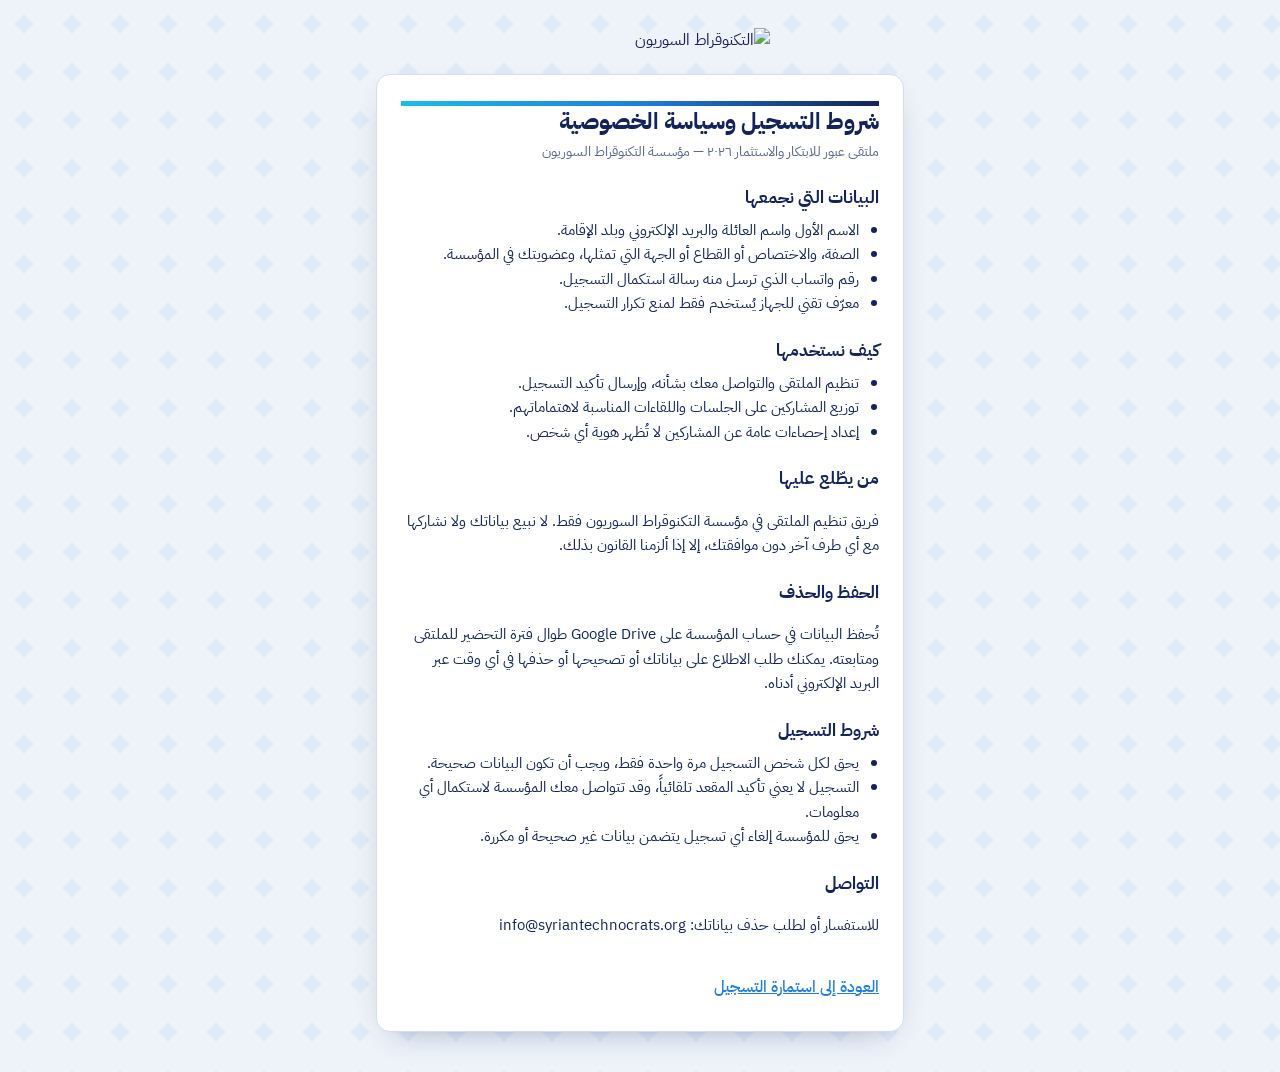
==== privacy.html @ 8fbd859a "Oboor 2026 registration page" ====
<!doctype html>
<html lang="ar" dir="rtl">
<head>
  <meta charset="utf-8">
  <meta name="viewport" content="width=device-width, initial-scale=1, viewport-fit=cover">
  <title>شروط التسجيل وسياسة الخصوصية | ملتقى عبور ٢٠٢٦</title>
  <meta name="robots" content="noindex">
  <link rel="icon" href="assets/mark.png">
  <link rel="stylesheet" href="https://fonts.googleapis.com/css2?family=IBM+Plex+Sans+Arabic:wght@400;500;700&display=swap">
  <link rel="stylesheet" href="style.css">
  <style>
    .doc { padding: 26px 24px 30px; }
    .doc h1 { margin-bottom: 4px; }
    .doc h2 { font-size: 1.05rem; margin: 22px 0 6px; color: var(--primary); }
    .doc p, .doc li { color: var(--text); font-size: 0.96rem; max-width: 65ch; }
    .doc ul { padding-inline-start: 20px; margin: 6px 0; }
    .doc .meta { color: var(--muted); font-size: 0.85rem; margin: 0; }
    .back { display: inline-block; margin-top: 22px; color: var(--accent); font-weight: 500; }
  </style>
</head>
<body>
  <main class="page">
    <header class="brand"><img class="brand-logo" src="assets/logo.png" alt="التكنوقراط السوريون"></header>
    <article class="card doc">
      <h1>شروط التسجيل وسياسة الخصوصية</h1>
      <p class="meta">ملتقى عبور للابتكار والاستثمار ٢٠٢٦ — مؤسسة التكنوقراط السوريون</p>

      <h2>البيانات التي نجمعها</h2>
      <ul>
        <li>الاسم الأول واسم العائلة والبريد الإلكتروني وبلد الإقامة.</li>
        <li>الصفة، والاختصاص أو القطاع أو الجهة التي تمثلها، وعضويتك في المؤسسة.</li>
        <li>رقم واتساب الذي ترسل منه رسالة استكمال التسجيل.</li>
        <li>معرّف تقني للجهاز يُستخدم فقط لمنع تكرار التسجيل.</li>
      </ul>

      <h2>كيف نستخدمها</h2>
      <ul>
        <li>تنظيم الملتقى والتواصل معك بشأنه، وإرسال تأكيد التسجيل.</li>
        <li>توزيع المشاركين على الجلسات واللقاءات المناسبة لاهتماماتهم.</li>
        <li>إعداد إحصاءات عامة عن المشاركين لا تُظهر هوية أي شخص.</li>
      </ul>

      <h2>من يطّلع عليها</h2>
      <p>فريق تنظيم الملتقى في مؤسسة التكنوقراط السوريون فقط. لا نبيع بياناتك ولا نشاركها مع أي طرف آخر دون موافقتك، إلا إذا ألزمنا القانون بذلك.</p>

      <h2>الحفظ والحذف</h2>
      <p>تُحفظ البيانات في حساب المؤسسة على Google Drive طوال فترة التحضير للملتقى ومتابعته. يمكنك طلب الاطلاع على بياناتك أو تصحيحها أو حذفها في أي وقت عبر البريد الإلكتروني أدناه.</p>

      <h2>شروط التسجيل</h2>
      <ul>
        <li>يحق لكل شخص التسجيل مرة واحدة فقط، ويجب أن تكون البيانات صحيحة.</li>
        <li>التسجيل لا يعني تأكيد المقعد تلقائياً، وقد تتواصل معك المؤسسة لاستكمال أي معلومات.</li>
        <li>يحق للمؤسسة إلغاء أي تسجيل يتضمن بيانات غير صحيحة أو مكررة.</li>
      </ul>

      <h2>التواصل</h2>
      <p>للاستفسار أو لطلب حذف بياناتك: <span dir="ltr">info@syriantechnocrats.org</span></p>

      <a class="back" href="./">العودة إلى استمارة التسجيل</a>
    </article>
  </main>
</body>
</html>
---- style.css ----
/* القيم الافتراضية — تُستبدل من config.json عند التحميل */
:root {
  --primary: #13235B;
  --accent: #1D7FDB;
  --accent-light: #19BDEB;
  --bg: #EEF3FA;
  --surface: #FFFFFF;
  --text: #13235B;
  --muted: #5A6788;
  --border: #D5DEEC;
  --error: #C62D3A;
  --success: #13866A;
  --wa: #1FA855;
  --radius: 14px;
  --font: "IBM Plex Sans Arabic", "Segoe UI", Tahoma, "Noto Sans Arabic", sans-serif;
  color-scheme: light;
}

* { box-sizing: border-box; }
[hidden] { display: none !important; }
html, body { margin: 0; }
body {
  min-height: 100vh;
  font-family: var(--font);
  font-size: 16px;
  line-height: 1.6;
  color: var(--text);
  background-color: var(--bg);
  /* نقش المعيّنات المستوحى من الشعار */
  background-image: url("data:image/svg+xml,%3Csvg xmlns='http://www.w3.org/2000/svg' width='48' height='48'%3E%3Cpath d='M24 14l10 10-10 10-10-10z' fill='%231D7FDB' fill-opacity='.07'/%3E%3C/svg%3E");
  background-size: 48px 48px;
  padding-top: env(safe-area-inset-top, 0px);
  padding-bottom: env(safe-area-inset-bottom, 0px);
}

.demo-banner {
  background: #FFF4D6;
  color: #6B4E00;
  font-size: 13px;
  text-align: center;
  padding: 8px max(16px, env(safe-area-inset-right, 0px)) 8px max(16px, env(safe-area-inset-left, 0px));
}

.page {
  max-width: 560px;
  margin: 0 auto;
  padding-block: 28px 40px;
  padding-left: max(16px, env(safe-area-inset-left, 0px));
  padding-right: max(16px, env(safe-area-inset-right, 0px));
  display: flex;
  flex-direction: column;
  gap: 20px;
}

.brand { display: flex; justify-content: center; }
.brand-logo { width: min(260px, 70%); height: auto; }

.card {
  background: var(--surface);
  border: 1px solid var(--border);
  border-radius: var(--radius);
  box-shadow: 0 12px 32px -18px color-mix(in srgb, var(--primary) 45%, transparent);
  overflow: hidden;
  position: relative;
}
.card::before {
  content: "";
  display: block;
  height: 5px;
  background: linear-gradient(90deg, var(--accent-light), var(--accent), var(--primary));
}

.state { padding: 24px 22px 26px; display: flex; flex-direction: column; gap: 14px; }
.state-center { align-items: center; text-align: center; }

.cover { width: calc(100% + 44px); margin: -24px -22px 4px; max-width: none; aspect-ratio: 16 / 7; object-fit: cover; }

h1 { margin: 0; font-size: 1.45rem; line-height: 1.35; font-weight: 700; text-wrap: balance; color: var(--primary); }
.lead { margin: 0; color: var(--muted); font-size: 0.97rem; max-width: 46ch; }

.fields { display: grid; grid-template-columns: 1fr 1fr; gap: 18px 12px; margin-top: 6px; }
.fields > * { grid-column: 1 / -1; min-width: 0; }
.fields > .field.half { grid-column: auto; }
@media (max-width: 360px) { .fields > .field.half { grid-column: 1 / -1; } }
.cond-slot { display: contents; }
.cond-slot > .field { grid-column: 1 / -1; }
.field { display: flex; flex-direction: column; gap: 7px; min-width: 0; }
.flabel { font-weight: 500; font-size: 0.95rem; }
.field.attached { margin-top: -8px; }

.eyebrow {
  margin: 0;
  font-size: 0.8rem;
  font-weight: 500;
  letter-spacing: .02em;
  color: var(--accent);
}

.check {
  display: flex; align-items: flex-start; gap: 10px;
  cursor: pointer; font-size: 0.95rem;
  padding: 11px 12px;
  border: 1.5px dashed var(--border);
  border-radius: calc(var(--radius) - 4px);
}
.check input { width: 19px; height: 19px; min-height: 0; margin: 2px 0 0; flex: none; accent-color: var(--accent); }
.check:has(input:checked) { border-style: solid; border-color: var(--accent); background: color-mix(in srgb, var(--accent) 6%, var(--surface)); }
.check.consent { border-style: solid; }
.field.invalid .check { border-color: var(--error); border-style: solid; }
.consent-link { font-size: 0.86rem; color: var(--accent); margin-inline-start: 31px; }
.other-input { margin-top: 2px; }
.field .req { color: var(--error); margin-inline-start: 2px; }
.field .help { font-size: 0.82rem; color: var(--muted); }
.field .err { font-size: 0.84rem; color: var(--error); }

.field input:not([type=radio]):not([type=checkbox]), .field select, .field textarea {
  font: inherit;
  color: var(--text);
  background: var(--surface);
  border: 1.5px solid var(--border);
  border-radius: calc(var(--radius) - 4px);
  padding: 11px 13px;
  width: 100%;
  min-height: 48px;
  transition: border-color .15s, box-shadow .15s;
}
.field textarea { min-height: 96px; resize: vertical; }
.field input[type="tel"], .field input[type="email"] { direction: ltr; text-align: right; }
.field input:not([type=radio]):not([type=checkbox]):focus, .field select:focus, .field textarea:focus {
  outline: none;
  border-color: var(--accent);
  box-shadow: 0 0 0 3px color-mix(in srgb, var(--accent) 22%, transparent);
}
.field.invalid input:not([type=radio]):not([type=checkbox]), .field.invalid select, .field.invalid textarea { border-color: var(--error); }
.field.invalid .choice { border-color: color-mix(in srgb, var(--error) 45%, var(--border)); }
.field input[readonly] {
  background: color-mix(in srgb, var(--border) 35%, var(--surface));
  color: var(--muted);
  cursor: not-allowed;
}

.choices { display: flex; flex-direction: column; gap: 8px; }
.choice {
  display: flex; align-items: center; gap: 10px;
  border: 1.5px solid var(--border);
  border-radius: calc(var(--radius) - 4px);
  padding: 10px 12px;
  cursor: pointer;
  font-size: 0.95rem;
  line-height: 1.45;
}
.choices { gap: 7px; }
.choice input { width: 18px; height: 18px; flex: none; accent-color: var(--accent); margin: 0; }
.choice span { min-width: 0; }
.choice:has(input:checked) { border-color: var(--accent); background: color-mix(in srgb, var(--accent) 7%, var(--surface)); }

.form-error {
  margin: 0;
  background: color-mix(in srgb, var(--error) 9%, var(--surface));
  color: var(--error);
  border-radius: calc(var(--radius) - 4px);
  padding: 10px 12px;
  font-size: 0.92rem;
}

.btn {
  font: inherit;
  font-weight: 700;
  font-size: 1.05rem;
  border: 0;
  border-radius: calc(var(--radius) - 2px);
  min-height: 52px;
  padding: 12px 20px;
  width: 100%;
  cursor: pointer;
  display: inline-flex; align-items: center; justify-content: center; gap: 10px;
  transition: transform .1s, filter .15s;
}
.btn:active { transform: scale(.985); }
.btn:focus-visible { outline: 3px solid color-mix(in srgb, var(--accent) 45%, transparent); outline-offset: 2px; }
.btn[disabled] { opacity: .65; cursor: progress; }
.btn-primary { background: var(--primary); color: #fff; margin-top: 4px; }
.btn-primary:hover { filter: brightness(1.15); }
.btn-wa { background: var(--wa); color: #fff; }
.btn-wa:hover { filter: brightness(1.07); }

.spinner {
  width: 34px; height: 34px; margin: 30px auto;
  border: 3px solid var(--border); border-top-color: var(--accent);
  border-radius: 50%;
  animation: spin .8s linear infinite;
}
.btn .spinner { width: 20px; height: 20px; margin: 0; border-width: 2.5px; border-color: rgba(255,255,255,.35); border-top-color: #fff; }
@keyframes spin { to { transform: rotate(360deg); } }

.badge {
  width: 58px; height: 58px; border-radius: 50%;
  display: grid; place-items: center;
  font-weight: 700; font-size: 1.5rem;
}
.badge-ok { background: color-mix(in srgb, var(--success) 14%, var(--surface)); color: var(--success); }
.badge-wait { background: color-mix(in srgb, var(--accent) 14%, var(--surface)); color: var(--accent); }
.badge-stop { background: color-mix(in srgb, var(--error) 12%, var(--surface)); color: var(--error); }

.reg-id { margin: 0; font-size: 0.85rem; color: var(--muted); font-variant-numeric: tabular-nums; }

.qr { padding: 14px; background: #fff; border: 1px solid var(--border); border-radius: var(--radius); line-height: 0; }
.qr img, .qr svg { width: 220px; height: 220px; max-width: 100%; }
.url-line { margin: 0; font-size: 0.85rem; color: var(--muted); word-break: break-all; }

.partners { text-align: center; }
.partners h2 { margin: 0 0 12px; font-size: 0.8rem; font-weight: 500; letter-spacing: .04em; color: var(--muted); }
.partners ul {
  list-style: none; margin: 0; padding: 0;
  display: flex; flex-wrap: wrap; justify-content: center; gap: 10px;
}
.partners li { background: var(--surface); border: 1px solid var(--border); border-radius: 10px; padding: 8px 14px; }
.partners a { display: block; line-height: 0; }
.partners img { height: 38px; width: auto; max-width: 140px; object-fit: contain; }

@media (prefers-reduced-motion: reduce) {
  * { animation-duration: 0.01ms !important; transition: none !important; }
}
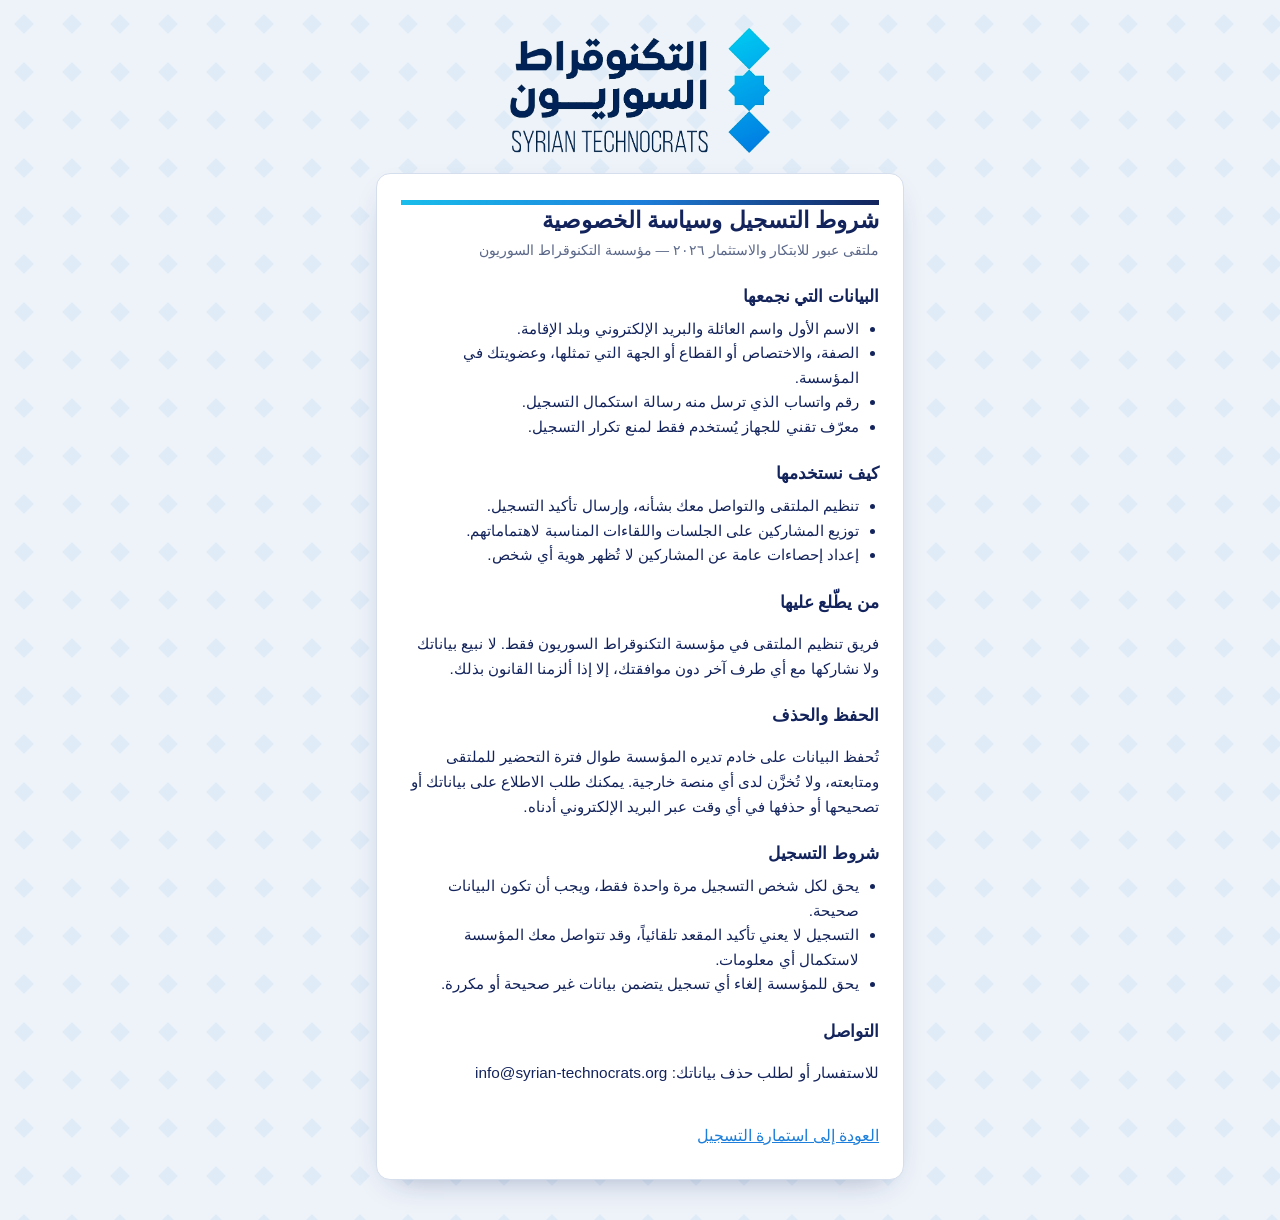
==== commit 364913ff: "Switch to self-hosted API, self-hosted font, WhatsApp number" ====
--- a/privacy.html
+++ b/privacy.html
@@ -6,7 +6,7 @@
   <title>شروط التسجيل وسياسة الخصوصية | ملتقى عبور ٢٠٢٦</title>
   <meta name="robots" content="noindex">
   <link rel="icon" href="assets/mark.png">
-  <link rel="stylesheet" href="https://fonts.googleapis.com/css2?family=IBM+Plex+Sans+Arabic:wght@400;500;700&display=swap">
+  <link rel="stylesheet" href="assets/fonts/fonts.css">
   <link rel="stylesheet" href="style.css">
   <style>
     .doc { padding: 26px 24px 30px; }
@@ -44,7 +44,7 @@
       <p>فريق تنظيم الملتقى في مؤسسة التكنوقراط السوريون فقط. لا نبيع بياناتك ولا نشاركها مع أي طرف آخر دون موافقتك، إلا إذا ألزمنا القانون بذلك.</p>
 
       <h2>الحفظ والحذف</h2>
-      <p>تُحفظ البيانات في حساب المؤسسة على Google Drive طوال فترة التحضير للملتقى ومتابعته. يمكنك طلب الاطلاع على بياناتك أو تصحيحها أو حذفها في أي وقت عبر البريد الإلكتروني أدناه.</p>
+      <p>تُحفظ البيانات على خادم تديره المؤسسة طوال فترة التحضير للملتقى ومتابعته، ولا تُخزَّن لدى أي منصة خارجية. يمكنك طلب الاطلاع على بياناتك أو تصحيحها أو حذفها في أي وقت عبر البريد الإلكتروني أدناه.</p>
 
       <h2>شروط التسجيل</h2>
       <ul>
@@ -54,7 +54,7 @@
       </ul>
 
       <h2>التواصل</h2>
-      <p>للاستفسار أو لطلب حذف بياناتك: <span dir="ltr">info@syriantechnocrats.org</span></p>
+      <p>للاستفسار أو لطلب حذف بياناتك: <span dir="ltr">info@syrian-technocrats.org</span></p>
 
       <a class="back" href="./">العودة إلى استمارة التسجيل</a>
     </article>
